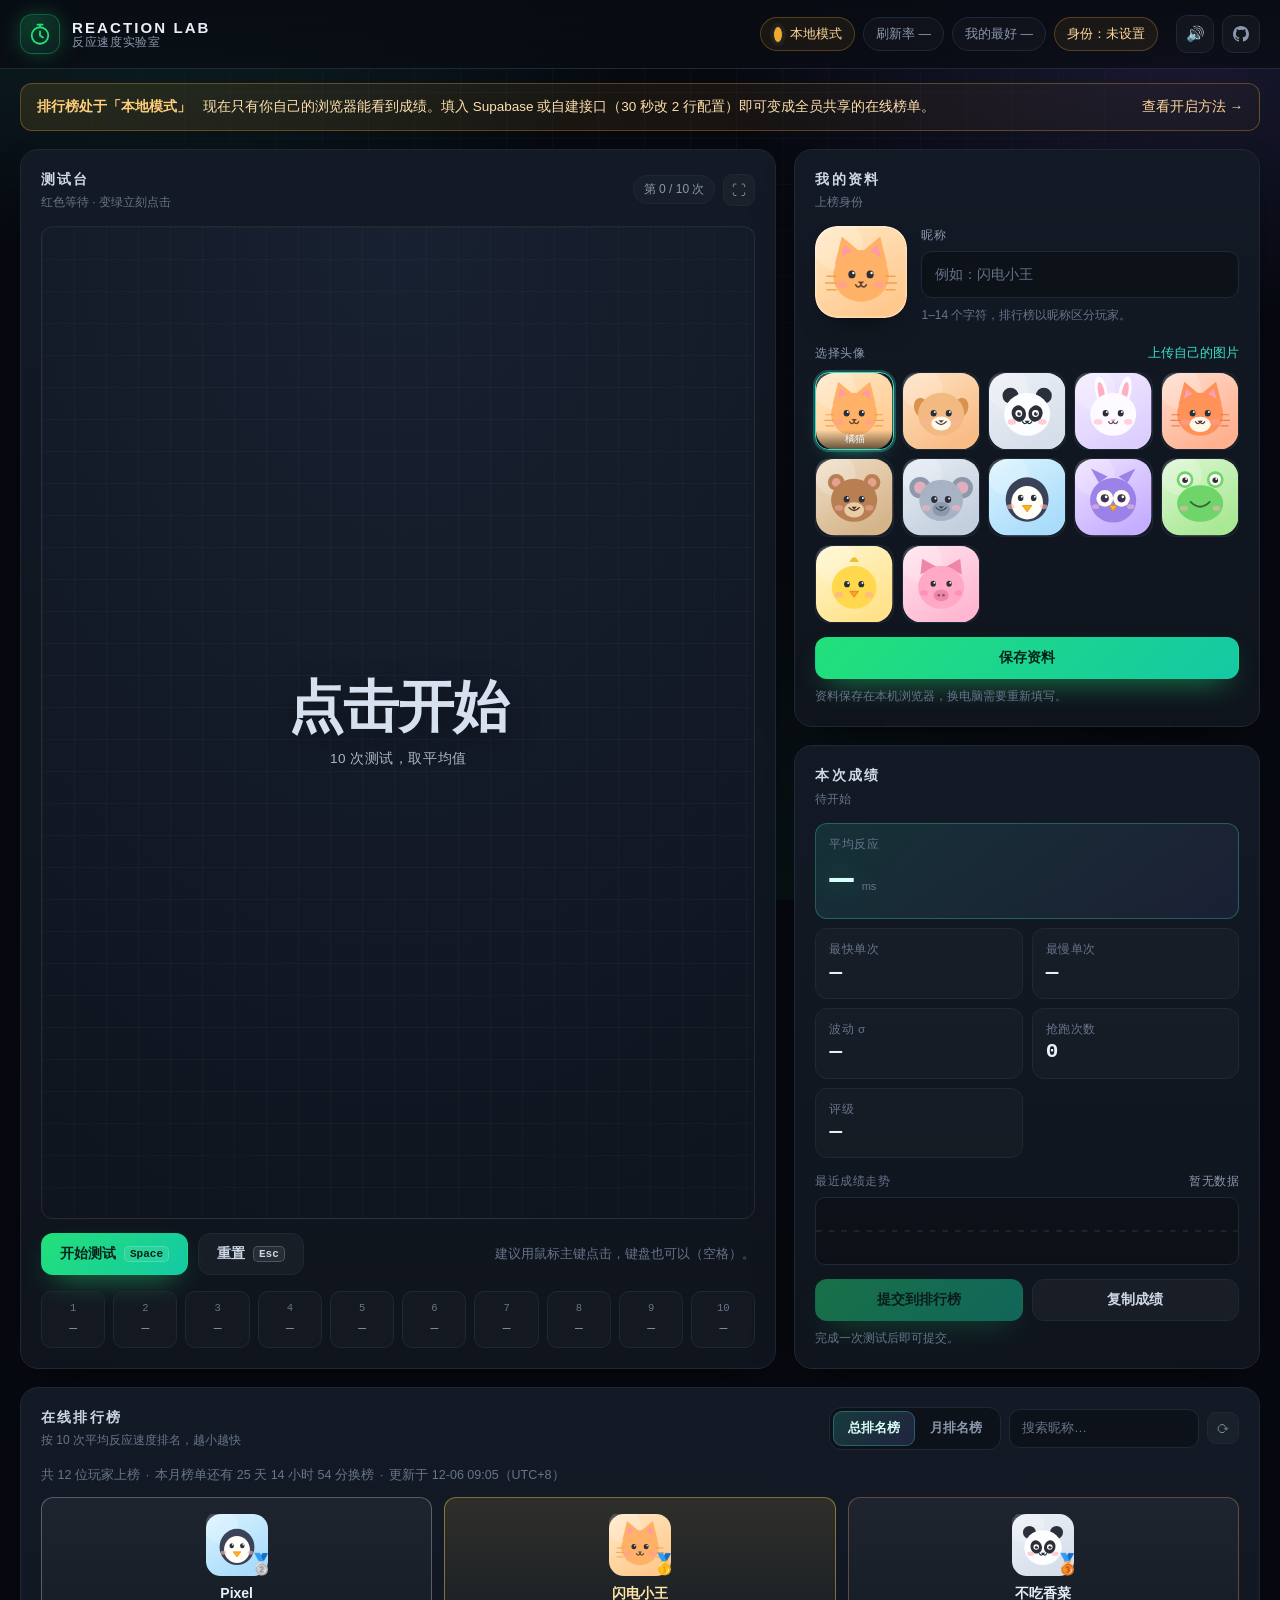
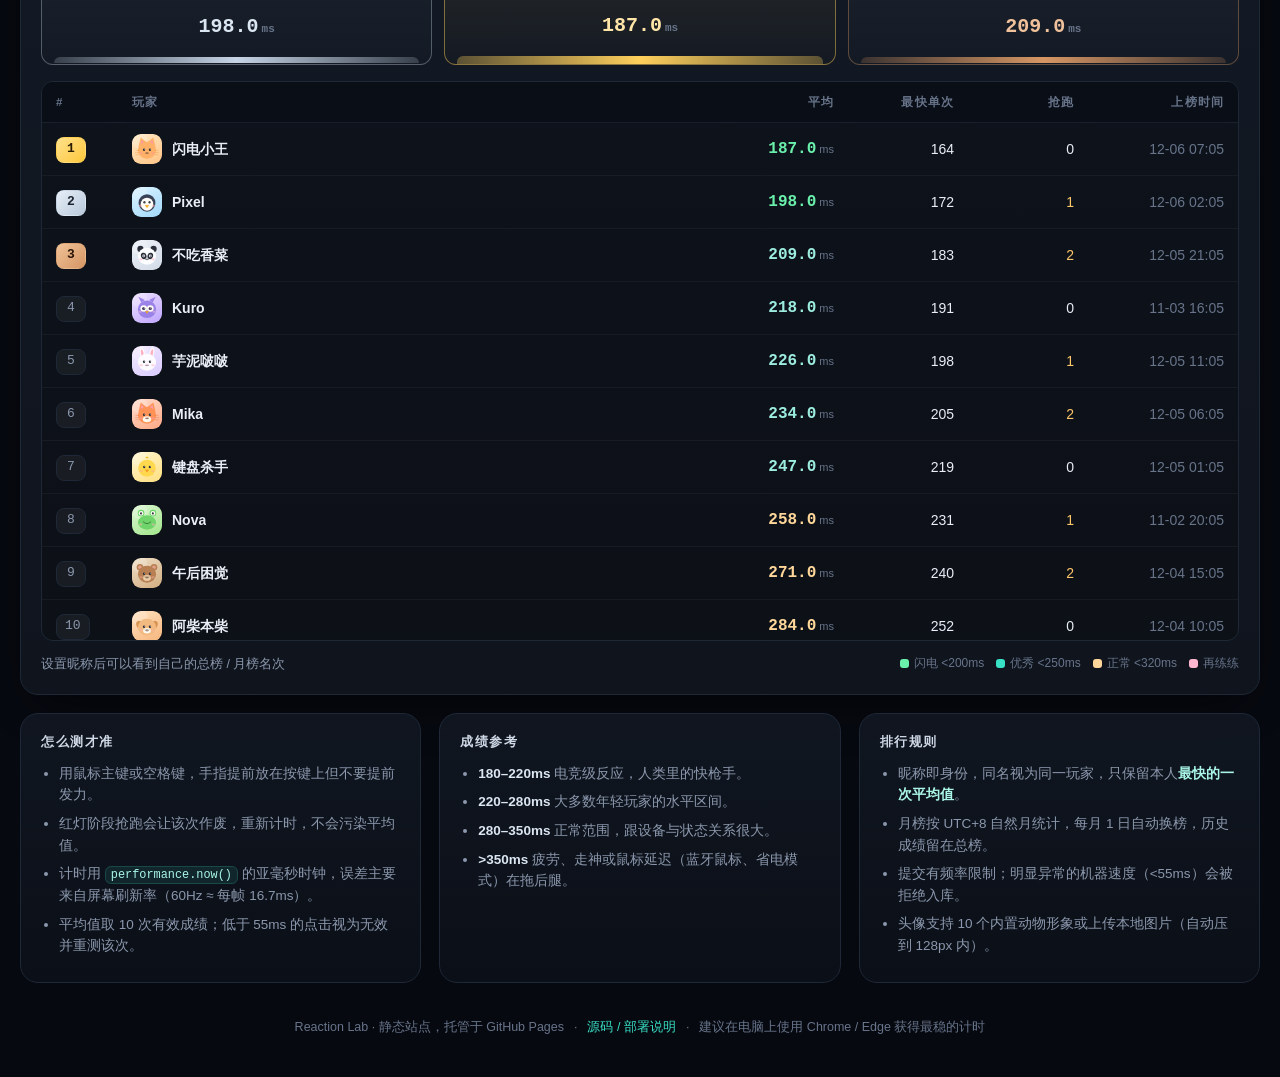
==== index.html @ 9d867919 "feat: Reaction Lab 反应速度测试 + 在线排行榜（总榜/月榜） - 纯静态站点，零构建，直接跑在 GitHub Pages - 测试引擎：performance.now + 变绿帧校" ====
<!doctype html>
<html lang="zh-CN">
<head>
<meta charset="utf-8" />
<meta name="viewport" content="width=device-width, initial-scale=1" />
<title>反应速度实验室 Reaction Lab · 在线反应速度测试与排行榜</title>
<meta name="description" content="屏幕变绿立刻点击，10 次取平均，毫秒计。总排行榜与月排行榜、自定义昵称与可爱动物头像，纯电脑端体验。" />
<meta name="color-scheme" content="dark" />
<meta name="theme-color" content="#080a0f" />
<meta property="og:type" content="website" />
<meta property="og:title" content="反应速度实验室 · Reaction Lab" />
<meta property="og:description" content="10 次点击取平均的毫秒级反应速度测试，附带总榜 / 月榜在线排行榜。" />
<link rel="icon" href="assets/favicon.svg" />
<link rel="stylesheet" href="assets/css/style.css" />
</head>
<body>
<div class="bg" aria-hidden="true"></div>

<header class="topbar">
  <div class="brand">
    <span class="brand-mark" aria-hidden="true">
      <svg viewBox="0 0 32 32" fill="none">
        <circle cx="16" cy="18" r="11" stroke="currentColor" stroke-width="2.4"/>
        <path d="M16 12.5V18l4 2.6" stroke="currentColor" stroke-width="2.4" stroke-linecap="round"/>
        <path d="M12.6 3.6h6.8" stroke="currentColor" stroke-width="2.4" stroke-linecap="round"/>
        <path d="M16 3.6v3" stroke="currentColor" stroke-width="2.4" stroke-linecap="round"/>
      </svg>
    </span>
    <span class="brand-text">
      <strong>REACTION LAB</strong>
      <em>反应速度实验室</em>
    </span>
  </div>

  <div class="top-stats">
    <span class="chip" id="chipBackend" title="排行榜数据来源"><i class="dot"></i><span id="chipBackendText">载入中…</span></span>
    <span class="chip" id="chipRefresh" title="显示器刷新率决定计时颗粒度，越高的屏幕越精细">刷新率 —</span>
    <span class="chip" id="chipBest" title="自己最快的一次平均成绩">我的最好 —</span>
    <span class="chip" id="chipIdentity" title="排行榜中的身份由昵称决定，同名视为同一位玩家">身份：未设置</span>
  </div>

  <div class="top-actions">
    <button class="icon-btn" id="btnSound" type="button" title="提示音开关" aria-pressed="true">🔊</button>
    <a class="icon-btn" id="linkRepo" href="https://github.com/ArsTian7/reflex-lab" target="_blank" rel="noopener" title="GitHub 仓库">
      <svg viewBox="0 0 16 16" width="16" height="16" fill="currentColor" aria-hidden="true">
        <path d="M8 0C3.58 0 0 3.58 0 8c0 3.54 2.29 6.53 5.47 7.59.4.07.55-.17.55-.38 0-.19-.01-.82-.01-1.49-2.01.37-2.53-.49-2.69-.94-.09-.23-.48-.94-.82-1.13-.28-.15-.68-.52-.01-.53.63-.01 1.08.58 1.23.82.72 1.21 1.87.87 2.33.66.07-.52.28-.87.51-1.07-1.78-.2-3.64-.89-3.64-3.95 0-.87.31-1.59.82-2.15-.08-.2-.36-1.02.08-2.12 0 0 .67-.21 2.2.82a7.4 7.4 0 0 1 2-.27c.68 0 1.36.09 2 .27 1.53-1.04 2.2-.82 2.2-.82.44 1.1.16 1.92.08 2.12.51.56.82 1.27.82 2.15 0 3.07-1.87 3.75-3.65 3.95.29.25.54.73.54 1.48 0 1.07-.01 1.93-.01 2.2 0 .21.15.46.55.38A7.99 7.99 0 0 0 16 8c0-4.42-3.58-8-8-8Z"/>
      </svg>
    </a>
  </div>
</header>

<div class="banner" id="offlineBanner" hidden>
  <strong>排行榜处于「本地模式」</strong>
  <span>现在只有你自己的浏览器能看到成绩。填入 Supabase 或自建接口（30 秒改 2 行配置）即可变成全员共享的在线榜单。</span>
  <a href="https://github.com/ArsTian7/reflex-lab#3-开启在线排行榜" target="_blank" rel="noopener">查看开启方法 →</a>
</div>

<main class="layout">

  <!-- ============ 测试台 ============ -->
  <section class="panel panel-stage">
    <div class="panel-head">
      <h2>测试台<span class="sub">红色等待 · 变绿立刻点击</span></h2>
      <div class="head-tools">
        <span class="chip chip-sm" id="chipTrial">第 0 / 10 次</span>
        <button class="icon-btn icon-btn-sm" id="btnFullscreen" type="button" title="全屏测试台（Esc 退出）">⛶</button>
      </div>
    </div>

    <div class="stage" id="stage" tabindex="0" role="button" aria-live="polite" aria-label="反应测试区域，点击开始">
      <div class="stage-grid" aria-hidden="true"></div>
      <div class="stage-content">
        <div class="stage-hint" id="stageHint">点击开始</div>
        <div class="stage-sub" id="stageSub">10 次测试，取平均值</div>
      </div>
      <div class="stage-ripple" id="stageRipple" aria-hidden="true"></div>
      <div class="stage-tag" id="stageTag" hidden></div>
    </div>

    <div class="stage-actions">
      <button class="btn btn-primary" id="btnStart" type="button">开始测试 <kbd>Space</kbd></button>
      <button class="btn btn-ghost" id="btnReset" type="button">重置 <kbd>Esc</kbd></button>
      <span class="hint-inline" id="stageTip">建议用鼠标主键点击，键盘也可以（空格）。</span>
    </div>

    <ul class="trial-dots" id="trialDots" aria-label="单次成绩"></ul>
  </section>

  <!-- ============ 侧栏 ============ -->
  <aside class="side">
    <section class="panel">
      <div class="panel-head"><h2>我的资料<span class="sub">上榜身份</span></h2></div>

      <div class="profile-row">
        <div class="avatar-preview" id="avatarPreview" aria-hidden="true"></div>
        <div class="profile-fields">
          <label class="field">
            <span>昵称</span>
            <input id="nameInput" type="text" maxlength="14" placeholder="例如：闪电小王" autocomplete="off" spellcheck="false" />
          </label>
          <div class="field-note" id="nameNote">1–14 个字符，排行榜以昵称区分玩家。</div>
        </div>
      </div>

      <div class="avatar-head">
        <span>选择头像</span>
        <button class="link-btn" id="btnUpload" type="button">上传自己的图片</button>
      </div>
      <div class="avatar-grid" id="avatarGrid"></div>
      <input id="fileInput" type="file" accept="image/png,image/jpeg,image/webp,image/gif" hidden />

      <button class="btn btn-wide btn-primary" id="btnSaveProfile" type="button">保存资料</button>
      <div class="field-note" id="profileState">资料保存在本机浏览器，换电脑需要重新填写。</div>
    </section>

    <section class="panel">
      <div class="panel-head"><h2>本次成绩<span class="sub" id="runLabel">待开始</span></h2></div>
      <div class="stat-grid">
        <div class="stat stat-hero">
          <span class="stat-k">平均反应</span>
          <strong class="stat-v" id="statAvg">—</strong>
          <span class="stat-u">ms</span>
        </div>
        <div class="stat">
          <span class="stat-k">最快单次</span>
          <strong class="stat-v" id="statBest">—</strong>
        </div>
        <div class="stat">
          <span class="stat-k">最慢单次</span>
          <strong class="stat-v" id="statWorst">—</strong>
        </div>
        <div class="stat">
          <span class="stat-k">波动 σ</span>
          <strong class="stat-v" id="statSd">—</strong>
        </div>
        <div class="stat">
          <span class="stat-k">抢跑次数</span>
          <strong class="stat-v" id="statEarly">0</strong>
        </div>
        <div class="stat">
          <span class="stat-k">评级</span>
          <strong class="stat-v stat-grade" id="statGrade">—</strong>
        </div>
      </div>

      <div class="spark">
        <div class="spark-head"><span>最近成绩走势</span><em id="sparkMeta">暂无数据</em></div>
        <svg class="spark-svg" id="sparkline" viewBox="0 0 300 64" preserveAspectRatio="none" aria-hidden="true"></svg>
      </div>

      <div class="submit-row">
        <button class="btn btn-primary" id="btnSubmit" type="button" disabled>提交到排行榜</button>
        <button class="btn btn-ghost" id="btnShare" type="button">复制成绩</button>
      </div>
      <div class="field-note" id="submitState">完成一次测试后即可提交。</div>
    </section>
  </aside>

  <!-- ============ 排行榜 ============ -->
  <section class="panel panel-board">
    <div class="panel-head">
      <h2>在线排行榜<span class="sub" id="boardSub">按 10 次平均反应速度排名，越小越快</span></h2>
      <div class="head-tools">
        <div class="tabs" role="tablist">
          <button class="tab is-active" id="tabAll" role="tab" aria-selected="true" type="button">总排名榜</button>
          <button class="tab" id="tabMonth" role="tab" aria-selected="false" type="button">月排名榜</button>
        </div>
        <input class="search" id="boardSearch" type="search" placeholder="搜索昵称…" autocomplete="off" />
        <button class="icon-btn icon-btn-sm" id="btnRefresh" type="button" title="刷新榜单">⟳</button>
      </div>
    </div>

    <div class="board-meta">
      <span id="boardCount">—</span>
      <span class="sep">·</span>
      <span id="monthCountdown">—</span>
      <span class="sep">·</span>
      <span id="boardUpdated">—</span>
    </div>

    <div class="podium" id="podium" hidden></div>

    <div class="table-wrap">
      <table class="board">
        <thead>
          <tr>
            <th class="c-rank">#</th>
            <th class="c-player">玩家</th>
            <th class="c-num">平均</th>
            <th class="c-num">最快单次</th>
            <th class="c-num">抢跑</th>
            <th class="c-time">上榜时间</th>
          </tr>
        </thead>
        <tbody id="boardBody"></tbody>
      </table>
      <div class="empty" id="boardEmpty" hidden>
        <div class="empty-emoji">🐾</div>
        <p>榜单还空着，来当第一个上榜的人吧。</p>
      </div>
    </div>

    <div class="board-foot">
      <div class="my-ranks" id="myRanks"></div>
      <div class="legend">
        <span><i class="lg lg-great"></i>闪电 &lt;200ms</span>
        <span><i class="lg lg-good"></i>优秀 &lt;250ms</span>
        <span><i class="lg lg-mid"></i>正常 &lt;320ms</span>
        <span><i class="lg lg-slow"></i>再练练</span>
      </div>
    </div>
  </section>

  <!-- ============ 说明 ============ -->
  <section class="notes">
    <article class="note">
      <h3>怎么测才准</h3>
      <ul>
        <li>用鼠标主键或空格键，手指提前放在按键上但不要提前发力。</li>
        <li>红灯阶段抢跑会让该次作废，重新计时，不会污染平均值。</li>
        <li>计时用 <code>performance.now()</code> 的亚毫秒时钟，误差主要来自屏幕刷新率（60Hz ≈ 每帧 16.7ms）。</li>
        <li>平均值取 10 次有效成绩；低于 55ms 的点击视为无效并重测该次。</li>
      </ul>
    </article>
    <article class="note">
      <h3>成绩参考</h3>
      <ul>
        <li><b>180–220ms</b> 电竞级反应，人类里的快枪手。</li>
        <li><b>220–280ms</b> 大多数年轻玩家的水平区间。</li>
        <li><b>280–350ms</b> 正常范围，跟设备与状态关系很大。</li>
        <li><b>&gt;350ms</b> 疲劳、走神或鼠标延迟（蓝牙鼠标、省电模式）在拖后腿。</li>
      </ul>
    </article>
    <article class="note">
      <h3>排行规则</h3>
      <ul>
        <li>昵称即身份，同名视为同一玩家，只保留本人<strong>最快的一次平均值</strong>。</li>
        <li>月榜按 UTC+8 自然月统计，每月 1 日自动换榜，历史成绩留在总榜。</li>
        <li>提交有频率限制；明显异常的机器速度（&lt;55ms）会被拒绝入库。</li>
        <li>头像支持 10 个内置动物形象或上传本地图片（自动压到 128px 内）。</li>
      </ul>
    </article>
  </section>
</main>

<footer class="footer">
  <span>Reaction Lab · 静态站点，托管于 GitHub Pages</span>
  <span class="sep">·</span>
  <a href="https://github.com/ArsTian7/reflex-lab" target="_blank" rel="noopener">源码 / 部署说明</a>
  <span class="sep">·</span>
  <span>建议在电脑上使用 Chrome / Edge 获得最稳的计时</span>
</footer>

<div class="mobile-block" id="mobileBlock">
  <div class="mb-card">
    <div class="mb-emoji">🖥️</div>
    <h3>请在电脑上打开</h3>
    <p>反应速度测试依赖鼠标与键盘的精确输入，这个页面只面向桌面端设计。请用电脑浏览器访问本页。</p>
    <button class="btn btn-ghost" id="btnIgnoreMobile" type="button">仍要继续</button>
  </div>
</div>

<div class="toasts" id="toasts" aria-live="polite"></div>

<script src="assets/js/config.js"></script>
<script src="assets/js/avatars.js"></script>
<script src="assets/js/store.js"></script>
<script src="assets/js/test.js"></script>
<script src="assets/js/leaderboard.js"></script>
<script src="assets/js/ui.js"></script>
<script src="assets/js/app.js"></script>
</body>
</html>
---- assets/css/style.css ----
/* =====================================================================
 *  Reaction Lab · 样式
 *  暗色霓虹仪表盘风格，桌面优先（≥900px 体验最佳）
 * ===================================================================== */

:root {
  --bg: #070910;
  --bg-2: #0b0f17;
  --panel: #0f141d;
  --panel-2: #131a25;
  --line: #1e2836;
  --line-soft: rgba(255, 255, 255, .06);
  --text: #e9eef7;
  --dim: #8b98ad;
  --dim-2: #67748a;

  --green: #22e07a;
  --green-deep: #0fae6a;
  --red: #ef4444;
  --red-deep: #c81f2a;
  --amber: #f0a92a;
  --cyan: #38e1c6;
  --violet: #8b7bff;
  --pink: #ff7ba5;

  --radius: 18px;
  --radius-sm: 12px;
  --shadow: 0 18px 44px -22px rgba(0, 0, 0, .9);
  --mono: 'JetBrains Mono', 'SFMono-Regular', 'Cascadia Mono', Consolas, 'Liberation Mono', monospace;
  --sans: 'Inter', -apple-system, BlinkMacSystemFont, 'Segoe UI', 'PingFang SC', 'Hiragino Sans GB',
    'Microsoft YaHei', 'Noto Sans SC', sans-serif;
}

* { box-sizing: border-box; }

html, body { height: 100%; }

body {
  margin: 0;
  background: var(--bg);
  color: var(--text);
  font-family: var(--sans);
  font-size: 15px;
  line-height: 1.6;
  -webkit-font-smoothing: antialiased;
  overflow-x: hidden;
}

body.is-fs { overflow: hidden; }

/* 背景光晕 + 网格 */
.bg {
  position: fixed;
  inset: 0;
  z-index: 0;
  pointer-events: none;
  background:
    radial-gradient(760px 460px at 12% -6%, rgba(56, 225, 198, .13), transparent 70%),
    radial-gradient(680px 420px at 92% 4%, rgba(139, 123, 255, .14), transparent 70%),
    radial-gradient(900px 620px at 50% 108%, rgba(34, 224, 122, .07), transparent 70%);
}
.bg::after {
  content: '';
  position: absolute;
  inset: 0;
  background-image:
    linear-gradient(rgba(255, 255, 255, .028) 1px, transparent 1px),
    linear-gradient(90deg, rgba(255, 255, 255, .028) 1px, transparent 1px);
  background-size: 46px 46px;
  mask-image: radial-gradient(1000px 700px at 50% 0%, #000 20%, transparent 85%);
}

a { color: var(--cyan); text-decoration: none; }
a:hover { text-decoration: underline; }

code {
  font-family: var(--mono);
  font-size: .88em;
  background: rgba(56, 225, 198, .1);
  border: 1px solid rgba(56, 225, 198, .18);
  padding: 1px 5px;
  border-radius: 6px;
  color: #a9f6e6;
}

kbd {
  font-family: var(--mono);
  font-size: 11px;
  padding: 1px 5px;
  border-radius: 5px;
  border: 1px solid rgba(255, 255, 255, .18);
  background: rgba(255, 255, 255, .07);
  color: inherit;
}

.dim { color: var(--dim); }
.sep { color: var(--dim-2); margin: 0 6px; }

/* ================= 顶栏 ================= */
.topbar {
  position: relative;
  z-index: 3;
  display: flex;
  align-items: center;
  gap: 18px;
  padding: 16px 30px;
  border-bottom: 1px solid var(--line);
  background: linear-gradient(180deg, rgba(9, 12, 19, .96), rgba(9, 12, 19, .72));
  backdrop-filter: blur(14px);
}

.brand { display: flex; align-items: center; gap: 12px; }
.brand-mark {
  display: grid;
  place-items: center;
  width: 40px; height: 40px;
  border-radius: 12px;
  color: var(--green);
  background: radial-gradient(120% 120% at 30% 20%, rgba(34, 224, 122, .22), rgba(56, 225, 198, .06));
  border: 1px solid rgba(34, 224, 122, .3);
  box-shadow: 0 0 24px -6px rgba(34, 224, 122, .5);
}
.brand-mark svg { width: 24px; height: 24px; }
.brand-text { display: flex; flex-direction: column; line-height: 1.15; }
.brand-text strong { font-size: 15px; letter-spacing: .14em; }
.brand-text em { font-style: normal; font-size: 11.5px; color: var(--dim); letter-spacing: .06em; }

.top-stats { display: flex; gap: 8px; margin-left: auto; flex-wrap: wrap; }

.chip {
  display: inline-flex;
  align-items: center;
  gap: 7px;
  padding: 6px 12px;
  border-radius: 999px;
  border: 1px solid var(--line);
  background: rgba(255, 255, 255, .025);
  color: var(--dim);
  font-size: 12.5px;
  white-space: nowrap;
}
.chip .dot {
  width: 7px; height: 7px; border-radius: 50%;
  background: var(--dim-2);
  box-shadow: 0 0 0 3px rgba(255, 255, 255, .04);
}
.chip.is-online { color: #9ff3cd; border-color: rgba(34, 224, 122, .3); background: rgba(34, 224, 122, .08); }
.chip.is-online .dot { background: var(--green); box-shadow: 0 0 10px var(--green); animation: pulse-dot 2.4s infinite; }
.chip.is-local { color: #ffd79a; border-color: rgba(240, 169, 42, .28); background: rgba(240, 169, 42, .07); }
.chip.is-local .dot { background: var(--amber); }
.chip-sm { padding: 4px 10px; font-size: 12px; }

@keyframes pulse-dot {
  0%, 100% { opacity: 1; }
  50% { opacity: .35; }
}

.top-actions { display: flex; gap: 8px; }
.icon-btn {
  display: grid;
  place-items: center;
  width: 38px; height: 38px;
  border-radius: 11px;
  border: 1px solid var(--line);
  background: rgba(255, 255, 255, .03);
  color: var(--dim);
  font-size: 15px;
  cursor: pointer;
  transition: all .18s ease;
  text-decoration: none;
}
.icon-btn:hover { color: var(--text); border-color: rgba(56, 225, 198, .4); background: rgba(56, 225, 198, .08); text-decoration: none; }
.icon-btn-sm { width: 32px; height: 32px; border-radius: 9px; font-size: 14px; }
.icon-btn.spin { animation: spin .8s linear infinite; }
@keyframes spin { to { transform: rotate(360deg); } }

/* ================= 提示横幅 ================= */
.banner {
  position: relative;
  z-index: 2;
  display: flex;
  align-items: center;
  gap: 12px;
  flex-wrap: wrap;
  margin: 16px 30px 0;
  padding: 12px 16px;
  border-radius: var(--radius-sm);
  border: 1px solid rgba(240, 169, 42, .32);
  background: linear-gradient(90deg, rgba(240, 169, 42, .12), rgba(240, 169, 42, .03));
  color: #ffe0ae;
  font-size: 13.5px;
}
.banner strong { color: #ffcf7a; }
.banner a { color: #ffd79a; margin-left: auto; white-space: nowrap; }

/* ================= 栅格 ================= */
.layout {
  position: relative;
  z-index: 1;
  display: grid;
  gap: 18px;
  padding: 20px 30px 8px;
  max-width: 1560px;
  margin: 0 auto;
  grid-template-columns: minmax(0, 1.5fr) minmax(340px, .82fr);
  grid-template-areas:
    'stage side'
    'board board'
    'notes notes';
  align-items: start;
}
.panel-stage { grid-area: stage; align-self: stretch; display: flex; flex-direction: column; }
.side { grid-area: side; display: grid; gap: 18px; }
.panel-board { grid-area: board; }
.notes { grid-area: notes; }

.panel {
  border: 1px solid var(--line);
  border-radius: var(--radius);
  background: linear-gradient(180deg, var(--panel-2), var(--panel));
  box-shadow: var(--shadow);
  padding: 18px 20px 20px;
  min-width: 0;
}

.panel-head {
  display: flex;
  align-items: center;
  gap: 12px;
  margin-bottom: 14px;
  flex-wrap: wrap;
}
.panel-head h2 {
  margin: 0;
  font-size: 14px;
  letter-spacing: .16em;
  text-transform: uppercase;
  color: #cfd8e6;
  font-weight: 600;
}
.panel-head h2 .sub {
  display: block;
  margin-top: 3px;
  font-size: 12px;
  letter-spacing: 0;
  text-transform: none;
  color: var(--dim-2);
  font-weight: 400;
}
.head-tools { display: flex; align-items: center; gap: 8px; margin-left: auto; flex-wrap: wrap; }

/* ================= 测试台 ================= */
.stage {
  position: relative;
  flex: 1 1 auto;
  min-height: clamp(300px, 42vh, 420px);
  border-radius: var(--radius-sm);
  display: grid;
  place-items: center;
  overflow: hidden;
  cursor: pointer;
  user-select: none;
  outline: none;
  border: 1px solid rgba(255, 255, 255, .08);
  /* 变色必须瞬时完成，任何过渡都会污染计时 */
  transition: border-color .2s ease, box-shadow .2s ease;
  background: #111722;
}
.stage:focus-visible { box-shadow: 0 0 0 3px rgba(56, 225, 198, .35); }

.stage-grid {
  position: absolute;
  inset: 0;
  background-image:
    linear-gradient(rgba(255, 255, 255, .05) 1px, transparent 1px),
    linear-gradient(90deg, rgba(255, 255, 255, .05) 1px, transparent 1px);
  background-size: 32px 32px;
  opacity: .5;
  transition: opacity .18s ease;
}
.stage-content { position: relative; text-align: center; padding: 0 24px; }
.stage-hint {
  font-size: clamp(34px, 4.4vw, 62px);
  font-weight: 700;
  letter-spacing: -.02em;
  line-height: 1.1;
  text-shadow: 0 8px 30px rgba(0, 0, 0, .35);
}
.stage-sub {
  margin-top: 10px;
  font-size: 13.5px;
  letter-spacing: .04em;
  opacity: .78;
}
.stage-ripple {
  position: absolute;
  width: 40px; height: 40px;
  left: 50%; top: 50%;
  margin: -20px 0 0 -20px;
  border-radius: 50%;
  background: rgba(255, 255, 255, .45);
  opacity: 0;
  pointer-events: none;
}
.stage-ripple.fire { animation: ripple 620ms ease-out; }
@keyframes ripple {
  0% { opacity: .5; transform: scale(1); }
  100% { opacity: 0; transform: scale(22); }
}
.stage-tag {
  position: absolute;
  top: 14px; right: 16px;
  padding: 4px 11px;
  border-radius: 999px;
  font-size: 12px;
  background: rgba(255, 255, 255, .1);
  border: 1px solid rgba(255, 255, 255, .18);
}

.stage.state-idle { background: radial-gradient(120% 120% at 50% 0%, #182131, #0e131c); color: #d7e0ee; }

.stage.state-ready {
  background: linear-gradient(160deg, #f0524f, var(--red-deep));
  border-color: rgba(255, 255, 255, .22);
  color: #fff;
  animation: breathe 2.6s ease-in-out infinite;
}
.stage.state-ready .stage-grid { opacity: .18; }
@keyframes breathe {
  0%, 100% { box-shadow: 0 0 0 0 rgba(239, 68, 68, .35), inset 0 0 90px rgba(0, 0, 0, .18); }
  50% { box-shadow: 0 0 0 14px rgba(239, 68, 68, 0), inset 0 0 120px rgba(0, 0, 0, .26); }
}

.stage.state-go {
  background: linear-gradient(160deg, #2ff08a, var(--green-deep));
  border-color: rgba(255, 255, 255, .4);
  color: #05231a;
  box-shadow: 0 0 70px -12px rgba(34, 224, 122, .75);
}
.stage.state-go .stage-grid { opacity: 0; }

.stage.state-early,
.stage.state-invalid {
  background: linear-gradient(160deg, #f7bd4d, #d98a12);
  border-color: rgba(255, 255, 255, .3);
  color: #2a1c02;
}
.stage.state-early .stage-grid,
.stage.state-invalid .stage-grid { opacity: .22; }

.stage.state-trialDone {
  background: radial-gradient(120% 120% at 50% 0%, #14212a, #0d1319);
  border-color: rgba(56, 225, 198, .34);
  color: #d9fff5;
}
.stage.state-trialDone .stage-hint { font-family: var(--mono); color: var(--cyan); }

.stage.state-done {
  background: radial-gradient(120% 120% at 50% 0%, #1b1733, #100d1e);
  border-color: rgba(139, 123, 255, .4);
  color: #e7e2ff;
}
.stage.state-done .stage-grid { opacity: .22; }

.stage-actions {
  display: flex;
  align-items: center;
  gap: 10px;
  margin-top: 14px;
  flex-wrap: wrap;
}
.hint-inline { font-size: 12.5px; color: var(--dim-2); margin-left: auto; }

/* 按钮 */
.btn {
  display: inline-flex;
  align-items: center;
  justify-content: center;
  gap: 8px;
  padding: 11px 18px;
  border-radius: 12px;
  border: 1px solid transparent;
  font-family: inherit;
  font-size: 14px;
  font-weight: 600;
  cursor: pointer;
  transition: transform .14s ease, box-shadow .2s ease, background .2s ease, border-color .2s ease;
  white-space: nowrap;
}
.btn:disabled { opacity: .45; cursor: not-allowed; transform: none !important; }
.btn-primary {
  background: linear-gradient(135deg, var(--green), #14c9a4);
  color: #05231a;
  box-shadow: 0 12px 30px -14px rgba(34, 224, 122, .9);
}
.btn-primary:hover:not(:disabled) { transform: translateY(-1px); box-shadow: 0 16px 34px -12px rgba(34, 224, 122, .95); }
.btn-ghost {
  background: rgba(255, 255, 255, .04);
  border-color: var(--line);
  color: #cdd7e5;
}
.btn-ghost:hover:not(:disabled) { border-color: rgba(56, 225, 198, .42); background: rgba(56, 225, 198, .08); }
.btn-wide { width: 100%; margin-top: 14px; }

.link-btn {
  background: none;
  border: 0;
  color: var(--cyan);
  font: inherit;
  font-size: 12.5px;
  cursor: pointer;
  padding: 0;
}
.link-btn:hover { text-decoration: underline; }

/* 10 次成绩格子 */
.trial-dots {
  list-style: none;
  display: grid;
  grid-template-columns: repeat(10, 1fr);
  gap: 8px;
  margin: 16px 0 0;
  padding: 0;
}
.dot {
  position: relative;
  display: grid;
  gap: 2px;
  place-items: center;
  padding: 8px 4px 7px;
  border-radius: 10px;
  border: 1px solid var(--line);
  background: rgba(255, 255, 255, .02);
  transition: all .2s ease;
}
.dot-i { font-size: 10.5px; color: var(--dim-2); font-family: var(--mono); }
.dot-v { font-family: var(--mono); font-size: 13px; color: var(--dim); }
.dot.is-done { border-color: rgba(56, 225, 198, .35); background: rgba(56, 225, 198, .07); }
.dot.is-done .dot-v { color: var(--text); font-weight: 600; }
.dot.is-done.g-great { border-color: rgba(34, 224, 122, .5); background: rgba(34, 224, 122, .12); }
.dot.is-done.g-great .dot-v { color: #7cf5b4; }
.dot.is-done.g-good { border-color: rgba(56, 225, 198, .45); background: rgba(56, 225, 198, .1); }
.dot.is-done.g-good .dot-v { color: #a6f0e4; }
.dot.is-done.g-mid { border-color: rgba(240, 169, 42, .45); background: rgba(240, 169, 42, .1); }
.dot.is-done.g-mid .dot-v { color: #ffd79a; }
.dot.is-done.g-slow { border-color: rgba(255, 123, 165, .45); background: rgba(255, 123, 165, .1); }
.dot.is-done.g-slow .dot-v { color: #ffb7cf; }
.dot.is-current { border-color: rgba(255, 255, 255, .4); background: rgba(255, 255, 255, .06); animation: dotPulse 1.4s ease-in-out infinite; }
.dot.is-current .dot-i { color: var(--text); }
@keyframes dotPulse {
  0%, 100% { box-shadow: 0 0 0 0 rgba(255, 255, 255, .25); }
  50% { box-shadow: 0 0 0 5px rgba(255, 255, 255, 0); }
}

/* ================= 资料卡 ================= */
.profile-row { display: flex; gap: 14px; align-items: flex-start; }
.avatar-preview {
  width: 92px; height: 92px;
  flex: 0 0 92px;
  border-radius: 22px;
  overflow: hidden;
  box-shadow: 0 14px 30px -18px rgba(0, 0, 0, .95);
}
.avatar-preview svg, .avatar-preview img,
.av svg, .mini-av svg, .mini-av img, .pod-av svg, .pod-av img {
  display: block;
  width: 100%;
  height: 100%;
  object-fit: cover;
}
.profile-fields { flex: 1; min-width: 0; }

.field { display: block; }
.field > span { display: block; font-size: 12px; color: var(--dim); margin-bottom: 6px; letter-spacing: .04em; }
.field input, .search {
  width: 100%;
  padding: 11px 13px;
  border-radius: 11px;
  border: 1px solid var(--line);
  background: rgba(0, 0, 0, .3);
  color: var(--text);
  font: inherit;
  font-size: 14px;
  outline: none;
  transition: border-color .18s ease, box-shadow .18s ease;
}
.field input:focus, .search:focus { border-color: rgba(56, 225, 198, .55); box-shadow: 0 0 0 3px rgba(56, 225, 198, .13); }
.field input::placeholder, .search::placeholder { color: var(--dim-2); }
.field-note { margin-top: 8px; font-size: 12px; color: var(--dim-2); }
.field-note.state-ok { color: #93f0c6; }
.field-note.state-warn { color: #ffd79a; }
.field-note.state-error { color: #ff9d9d; }

.shake { animation: shake .5s ease; }
@keyframes shake {
  0%, 100% { transform: translateX(0); }
  20% { transform: translateX(-6px); }
  40% { transform: translateX(5px); }
  60% { transform: translateX(-3px); }
  80% { transform: translateX(2px); }
}

.avatar-head {
  display: flex;
  align-items: baseline;
  justify-content: space-between;
  margin: 18px 0 9px;
  font-size: 12px;
  color: var(--dim);
  letter-spacing: .04em;
}
.avatar-grid {
  display: grid;
  grid-template-columns: repeat(6, 1fr);
  gap: 8px;
}
.av {
  position: relative;
  padding: 0;
  border: 1px solid var(--line);
  border-radius: 14px;
  background: rgba(255, 255, 255, .02);
  cursor: pointer;
  overflow: hidden;
  transition: transform .16s ease, border-color .16s ease, box-shadow .16s ease;
  aspect-ratio: 1 / 1;
}
.av:hover { transform: translateY(-2px); border-color: rgba(255, 255, 255, .28); }
.av.is-active { border-color: var(--cyan); box-shadow: 0 0 0 2px rgba(56, 225, 198, .28), 0 10px 22px -14px rgba(56, 225, 198, .8); }
.av-name {
  position: absolute;
  left: 0; right: 0; bottom: 0;
  font-size: 10px;
  text-align: center;
  padding: 2px 0 3px;
  color: #eaf6ff;
  background: linear-gradient(180deg, transparent, rgba(0, 0, 0, .6));
  opacity: 0;
  transition: opacity .16s ease;
}
.av:hover .av-name, .av.is-active .av-name { opacity: 1; }

/* ================= 成绩统计 ================= */
.stat-grid {
  display: grid;
  grid-template-columns: 1fr 1fr;
  gap: 9px;
}
.stat {
  padding: 11px 13px;
  border-radius: var(--radius-sm);
  border: 1px solid var(--line);
  background: rgba(255, 255, 255, .02);
  min-width: 0;
}
.stat-k { display: block; font-size: 11.5px; color: var(--dim-2); letter-spacing: .04em; }
.stat-v {
  display: inline-block;
  font-family: var(--mono);
  font-size: 21px;
  font-weight: 600;
  color: var(--text);
  line-height: 1.35;
}
.stat-u { font-size: 11px; color: var(--dim-2); margin-left: 4px; }
.stat-hero {
  grid-column: span 2;
  background: linear-gradient(135deg, rgba(56, 225, 198, .12), rgba(139, 123, 255, .08));
  border-color: rgba(56, 225, 198, .3);
}
.stat-hero .stat-v { font-size: 40px; color: #d6fff8; text-shadow: 0 0 30px rgba(56, 225, 198, .4); }
.stat-grade.g-great { color: #7cf5b4; }
.stat-grade.g-good { color: #a6f0e4; }
.stat-grade.g-mid { color: #ffd79a; }
.stat-grade.g-slow { color: #ffb7cf; }

.spark { margin-top: 14px; }
.spark-head {
  display: flex;
  justify-content: space-between;
  align-items: baseline;
  font-size: 11.5px;
  color: var(--dim-2);
  letter-spacing: .04em;
  margin-bottom: 6px;
}
.spark-head em { font-style: normal; color: var(--dim); }
.spark-svg {
  width: 100%;
  height: 68px;
  display: block;
  border-radius: 10px;
  border: 1px solid var(--line);
  background: rgba(0, 0, 0, .22);
}
.spark-txt { font-size: 9px; fill: rgba(255, 255, 255, .42); font-family: var(--mono); }

.submit-row { display: flex; gap: 9px; margin-top: 14px; }
.submit-row .btn { flex: 1; }

/* ================= 排行榜 ================= */
.tabs {
  display: inline-flex;
  padding: 3px;
  border-radius: 12px;
  border: 1px solid var(--line);
  background: rgba(0, 0, 0, .3);
}
.tab {
  padding: 7px 15px;
  border: 0;
  border-radius: 9px;
  background: none;
  color: var(--dim);
  font: inherit;
  font-size: 13px;
  font-weight: 600;
  cursor: pointer;
  transition: all .18s ease;
}
.tab:hover { color: var(--text); }
.tab.is-active {
  background: linear-gradient(135deg, rgba(56, 225, 198, .2), rgba(139, 123, 255, .16));
  color: #d9fff7;
  box-shadow: inset 0 0 0 1px rgba(56, 225, 198, .3);
}
.search { width: 190px; padding: 8px 12px; font-size: 13px; }

.board-meta {
  display: flex;
  align-items: center;
  flex-wrap: wrap;
  font-size: 12.5px;
  color: var(--dim-2);
  margin-bottom: 12px;
}

/* 领奖台 */
.podium {
  display: grid;
  grid-template-columns: repeat(3, 1fr);
  gap: 12px;
  margin-bottom: 16px;
}
.pod {
  position: relative;
  display: grid;
  justify-items: center;
  gap: 6px;
  padding: 16px 12px 0;
  border-radius: var(--radius-sm);
  border: 1px solid var(--line);
  background: linear-gradient(180deg, rgba(255, 255, 255, .05), rgba(255, 255, 255, .01));
  overflow: hidden;
}
.pod-av { position: relative; width: 62px; height: 62px; border-radius: 50%; }
.pod-medal { position: absolute; right: -6px; bottom: -4px; font-size: 20px; }
.pod-name { font-size: 14px; font-weight: 600; max-width: 100%; overflow: hidden; text-overflow: ellipsis; white-space: nowrap; }
.pod-ms { font-family: var(--mono); font-size: 20px; font-weight: 700; }
.pod-ms span { font-size: 11px; color: var(--dim-2); margin-left: 3px; }
.pod-bar { width: 100%; height: 6px; border-radius: 6px 6px 0 0; margin-top: 8px; }
.pod.gold { border-color: rgba(255, 208, 92, .45); background: linear-gradient(180deg, rgba(255, 208, 92, .12), rgba(255, 208, 92, .01)); }
.pod.gold .pod-ms, .pod.gold .pod-name { color: #ffe6a8; }
.pod.gold .pod-bar { background: linear-gradient(90deg, rgba(255, 208, 92, .3), #ffd05c, rgba(255, 208, 92, .3)); height: 8px; }
.pod.silver { border-color: rgba(198, 212, 230, .35); }
.pod.silver .pod-ms { color: #dbe6f3; }
.pod.silver .pod-bar { background: linear-gradient(90deg, rgba(198, 212, 230, .2), #c6d4e6, rgba(198, 212, 230, .2)); }
.pod.bronze { border-color: rgba(214, 150, 100, .38); }
.pod.bronze .pod-ms { color: #f0c19b; }
.pod.bronze .pod-bar { background: linear-gradient(90deg, rgba(214, 150, 100, .2), #d69664, rgba(214, 150, 100, .2)); }

/* 表格 */
.table-wrap {
  position: relative;
  border: 1px solid var(--line);
  border-radius: var(--radius-sm);
  overflow: hidden;
  background: rgba(0, 0, 0, .22);
  max-height: 560px;
  overflow-y: auto;
}
table.board { width: 100%; border-collapse: collapse; }
table.board thead th {
  position: sticky;
  top: 0;
  z-index: 1;
  padding: 11px 14px;
  text-align: left;
  font-size: 11.5px;
  letter-spacing: .1em;
  text-transform: uppercase;
  color: var(--dim-2);
  background: rgba(11, 15, 23, .96);
  backdrop-filter: blur(8px);
  border-bottom: 1px solid var(--line);
  white-space: nowrap;
}
table.board td {
  padding: 11px 14px;
  border-bottom: 1px solid rgba(255, 255, 255, .045);
  font-size: 14px;
  vertical-align: middle;
}
table.board tbody tr:hover { background: rgba(255, 255, 255, .028); }
table.board tbody tr.is-me {
  background: linear-gradient(90deg, rgba(56, 225, 198, .13), rgba(56, 225, 198, .02));
  box-shadow: inset 3px 0 0 var(--cyan);
}
.c-rank { width: 76px; }
.c-num { width: 120px; }
.c-time { width: 150px; color: var(--dim-2); font-size: 12.5px; }
.c-num, .c-time { text-align: right; }
table.board thead th.c-num, table.board thead th.c-time { text-align: right; }

.rank {
  display: inline-grid;
  place-items: center;
  min-width: 30px;
  height: 26px;
  padding: 0 8px;
  border-radius: 8px;
  font-family: var(--mono);
  font-size: 13px;
  color: var(--dim);
  background: rgba(255, 255, 255, .05);
  border: 1px solid var(--line);
}
.rank-1 { color: #2a1c00; background: linear-gradient(135deg, #ffe08a, #ffc83d); border-color: transparent; font-weight: 700; }
.rank-2 { color: #1b2230; background: linear-gradient(135deg, #e6eef8, #b9c8da); border-color: transparent; font-weight: 700; }
.rank-3 { color: #2c1607; background: linear-gradient(135deg, #f0c297, #d69664); border-color: transparent; font-weight: 700; }

.pl { display: flex; align-items: center; gap: 10px; min-width: 0; }
.mini-av { border-radius: 9px; overflow: hidden; flex: 0 0 auto; }
.pl-name { font-weight: 600; overflow: hidden; text-overflow: ellipsis; white-space: nowrap; }
.you {
  display: inline-block;
  margin-left: 7px;
  padding: 1px 6px;
  border-radius: 6px;
  font-size: 10.5px;
  font-style: normal;
  color: #05231a;
  background: var(--cyan);
  font-weight: 700;
}
.ms { font-family: var(--mono); font-size: 16px; }
.ms.g-great { color: #6bf0ac; }
.ms.g-good { color: #9cecdf; }
.ms.g-mid { color: #ffd79a; }
.ms.g-slow { color: #ffb7cf; }
.unit { font-size: 11px; color: var(--dim-2); margin-left: 3px; }
.warn { color: #ffc76b; }

tr.sk td { padding: 12px 14px; }
.sk-bar {
  display: block;
  height: 14px;
  border-radius: 7px;
  background: linear-gradient(90deg, rgba(255, 255, 255, .05), rgba(255, 255, 255, .1), rgba(255, 255, 255, .05));
  background-size: 220% 100%;
  animation: shimmer 1.25s linear infinite;
}
@keyframes shimmer { to { background-position: -220% 0; } }

.empty { padding: 46px 20px; text-align: center; color: var(--dim); }
.empty-emoji { font-size: 40px; margin-bottom: 6px; }
.empty p { margin: 0; font-size: 14px; }

.board-foot {
  display: flex;
  align-items: center;
  gap: 14px;
  flex-wrap: wrap;
  margin-top: 13px;
  font-size: 12.5px;
  color: var(--dim);
}
.my-ranks b { color: #d9fff7; font-family: var(--mono); }
.legend { display: flex; gap: 12px; flex-wrap: wrap; margin-left: auto; color: var(--dim-2); font-size: 12px; }
.legend span { display: inline-flex; align-items: center; gap: 5px; }
.lg { width: 9px; height: 9px; border-radius: 3px; display: inline-block; }
.lg-great { background: #6bf0ac; }
.lg-good { background: #38e1c6; }
.lg-mid { background: #ffd79a; }
.lg-slow { background: #ffb7cf; }

/* ================= 说明区 ================= */
.notes {
  display: grid;
  grid-template-columns: repeat(3, 1fr);
  gap: 18px;
}
.note {
  padding: 18px 20px;
  border: 1px solid var(--line);
  border-radius: var(--radius);
  background: linear-gradient(180deg, rgba(19, 26, 37, .8), rgba(15, 20, 29, .6));
}
.note h3 {
  margin: 0 0 10px;
  font-size: 13px;
  letter-spacing: .12em;
  text-transform: uppercase;
  color: #cfd8e6;
}
.note ul { margin: 0; padding-left: 18px; color: var(--dim); font-size: 13.5px; }
.note li { margin-bottom: 7px; }
.note b { color: #dbe6f3; }
.note strong { color: #a9f6e6; }

/* ================= 页脚 ================= */
.footer {
  position: relative;
  z-index: 1;
  display: flex;
  align-items: center;
  justify-content: center;
  gap: 4px;
  flex-wrap: wrap;
  padding: 26px 30px 40px;
  color: var(--dim-2);
  font-size: 12.5px;
}

/* ================= 提示条 ================= */
.toasts {
  position: fixed;
  right: 22px;
  bottom: 22px;
  z-index: 40;
  display: grid;
  gap: 8px;
  justify-items: end;
  pointer-events: none;
}
.toast {
  max-width: 340px;
  padding: 11px 15px;
  border-radius: 12px;
  border: 1px solid var(--line);
  background: rgba(16, 22, 32, .96);
  color: var(--text);
  font-size: 13.5px;
  box-shadow: 0 16px 34px -18px rgba(0, 0, 0, .95);
  opacity: 0;
  transform: translateY(8px);
  transition: opacity .28s ease, transform .28s ease;
}
.toast.in { opacity: 1; transform: translateY(0); }
.toast-ok { border-color: rgba(34, 224, 122, .4); box-shadow: 0 16px 34px -18px rgba(34, 224, 122, .5); }
.toast-warn { border-color: rgba(240, 169, 42, .45); }
.toast-error { border-color: rgba(239, 68, 68, .5); }

/* ================= 全屏 ================= */
body.is-fs .stage { height: 100vh; border-radius: 0; border: 0; }
body.is-fs .stage-hint { font-size: 8vh; }
body.is-fs .stage-sub { font-size: 2.2vh; }

/* ================= 窄屏挡板 ================= */
.mobile-block {
  position: fixed;
  inset: 0;
  z-index: 60;
  display: none;
  place-items: center;
  padding: 24px;
  background: rgba(5, 7, 12, .92);
  backdrop-filter: blur(8px);
}
.mobile-block.show { display: grid; }
.mb-card {
  max-width: 420px;
  text-align: center;
  padding: 30px 26px;
  border-radius: 20px;
  border: 1px solid var(--line);
  background: linear-gradient(180deg, var(--panel-2), var(--panel));
}
.mb-emoji { font-size: 44px; }
.mb-card h3 { margin: 8px 0; font-size: 19px; }
.mb-card p { margin: 0 0 18px; color: var(--dim); font-size: 13.5px; }

/* ================= 滚动条 ================= */
::-webkit-scrollbar { width: 10px; height: 10px; }
::-webkit-scrollbar-track { background: rgba(0, 0, 0, .25); }
::-webkit-scrollbar-thumb {
  background: linear-gradient(180deg, rgba(56, 225, 198, .4), rgba(139, 123, 255, .4));
  border-radius: 8px;
  border: 2px solid transparent;
  background-clip: content-box;
}
::-webkit-scrollbar-thumb:hover { background: linear-gradient(180deg, rgba(56, 225, 198, .7), rgba(139, 123, 255, .7)); background-clip: content-box; }

/* ================= 响应式微调（仍以桌面为主） ================= */
@media (max-width: 1280px) {
  .layout { grid-template-columns: minmax(0, 1.3fr) minmax(320px, .8fr); padding: 18px 20px 8px; }
  .topbar { padding: 14px 20px; }
  .banner { margin: 14px 20px 0; }
  .avatar-grid { grid-template-columns: repeat(5, 1fr); }
}
@media (max-width: 1080px) {
  .layout { grid-template-columns: 1fr; grid-template-areas: 'stage' 'side' 'board' 'notes'; }
  .notes { grid-template-columns: 1fr; }
  .side { grid-template-columns: 1fr 1fr; }
}
@media (prefers-reduced-motion: reduce) {
  * { animation-duration: .001ms !important; animation-iteration-count: 1 !important; transition-duration: .001ms !important; }
}
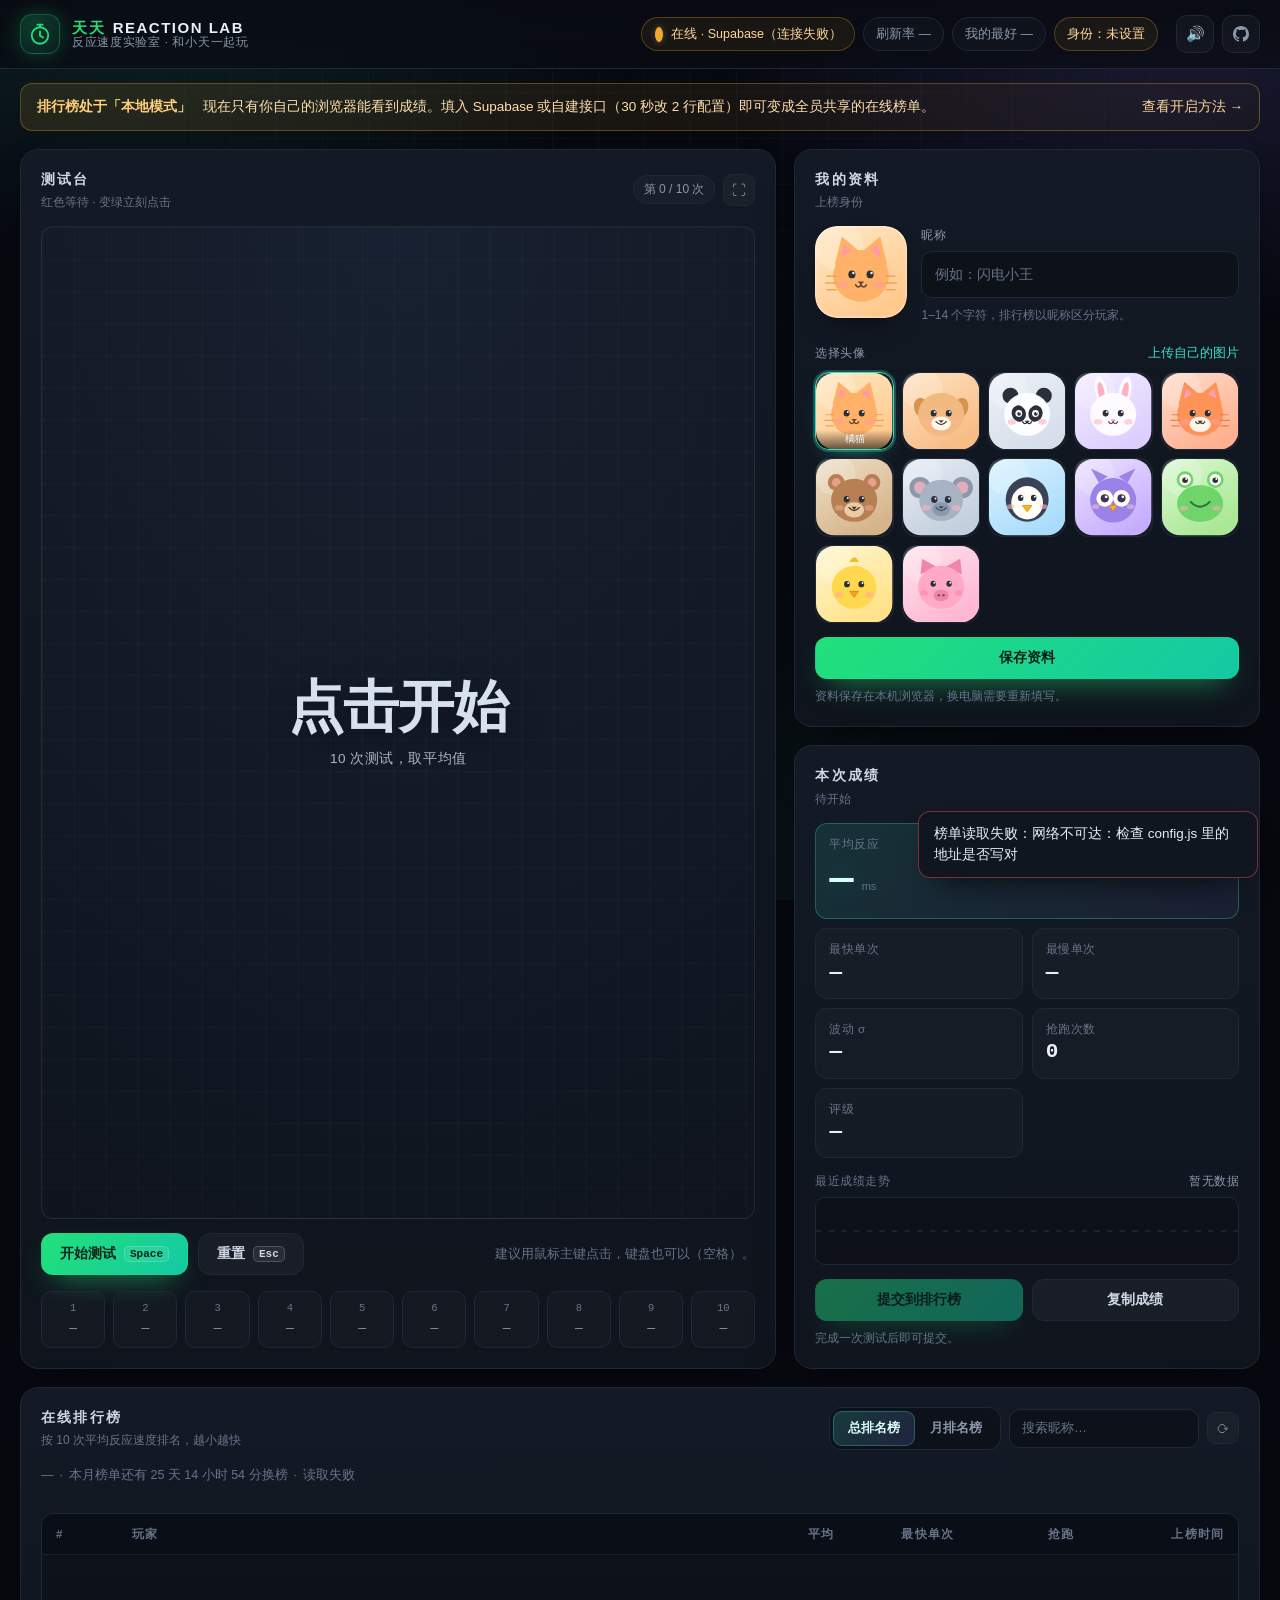
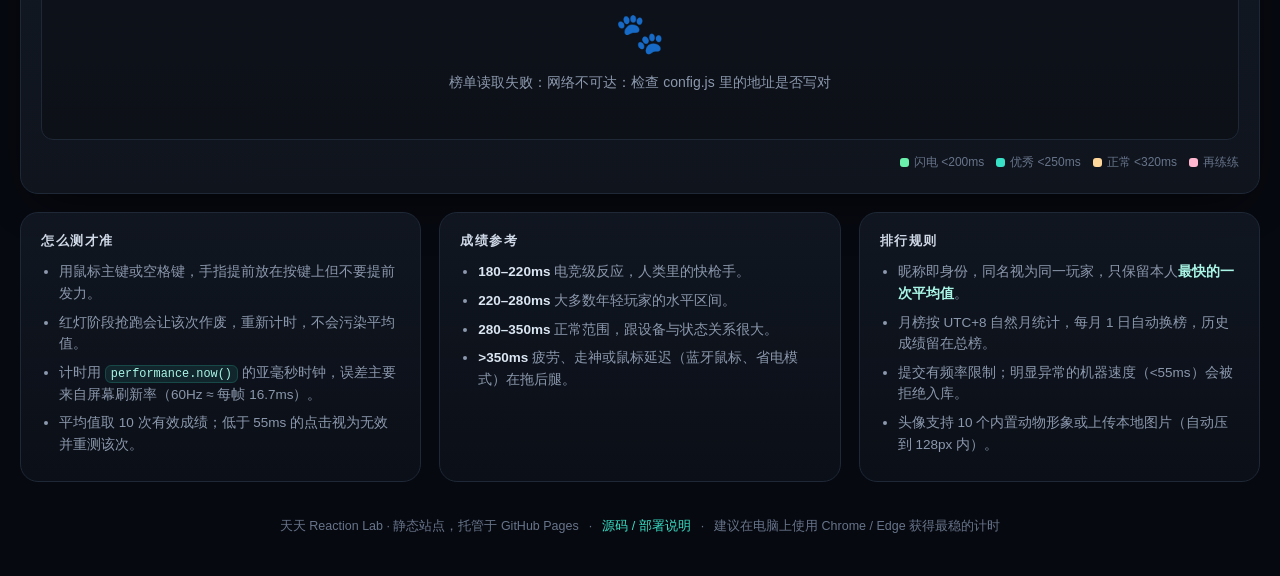
==== commit 4335fd69: "feat: 接通 Supabase 在线榜单、移除预设榜单、更名为天天 Reaction Lab - config.js 填入项目 URL 与 publishable key，排行榜进入在线模式 - " ====
--- a/index.html
+++ b/index.html
@@ -3,12 +3,12 @@
 <head>
 <meta charset="utf-8" />
 <meta name="viewport" content="width=device-width, initial-scale=1" />
-<title>反应速度实验室 Reaction Lab · 在线反应速度测试与排行榜</title>
+<title>天天 Reaction Lab · 反应速度测试与在线排行榜</title>
 <meta name="description" content="屏幕变绿立刻点击，10 次取平均，毫秒计。总排行榜与月排行榜、自定义昵称与可爱动物头像，纯电脑端体验。" />
 <meta name="color-scheme" content="dark" />
 <meta name="theme-color" content="#080a0f" />
 <meta property="og:type" content="website" />
-<meta property="og:title" content="反应速度实验室 · Reaction Lab" />
+<meta property="og:title" content="天天 Reaction Lab · 反应速度测试" />
 <meta property="og:description" content="10 次点击取平均的毫秒级反应速度测试，附带总榜 / 月榜在线排行榜。" />
 <link rel="icon" href="assets/favicon.svg" />
 <link rel="stylesheet" href="assets/css/style.css" />
@@ -27,8 +27,8 @@
       </svg>
     </span>
     <span class="brand-text">
-      <strong>REACTION LAB</strong>
-      <em>反应速度实验室</em>
+      <strong><i>天天</i> REACTION LAB</strong>
+      <em>反应速度实验室 · 和小天一起玩</em>
     </span>
   </div>
 
@@ -244,7 +244,7 @@
 </main>
 
 <footer class="footer">
-  <span>Reaction Lab · 静态站点，托管于 GitHub Pages</span>
+  <span>天天 Reaction Lab · 静态站点，托管于 GitHub Pages</span>
   <span class="sep">·</span>
   <a href="https://github.com/ArsTian7/reflex-lab" target="_blank" rel="noopener">源码 / 部署说明</a>
   <span class="sep">·</span>
--- a/assets/css/style.css
+++ b/assets/css/style.css
@@ -122,7 +122,8 @@
 }
 .brand-mark svg { width: 24px; height: 24px; }
 .brand-text { display: flex; flex-direction: column; line-height: 1.15; }
-.brand-text strong { font-size: 15px; letter-spacing: .14em; }
+.brand-text strong { font-size: 15px; letter-spacing: .1em; }
+.brand-text strong i { font-style: normal; color: var(--green); margin-right: 2px; }
 .brand-text em { font-style: normal; font-size: 11.5px; color: var(--dim); letter-spacing: .06em; }
 
 .top-stats { display: flex; gap: 8px; margin-left: auto; flex-wrap: wrap; }
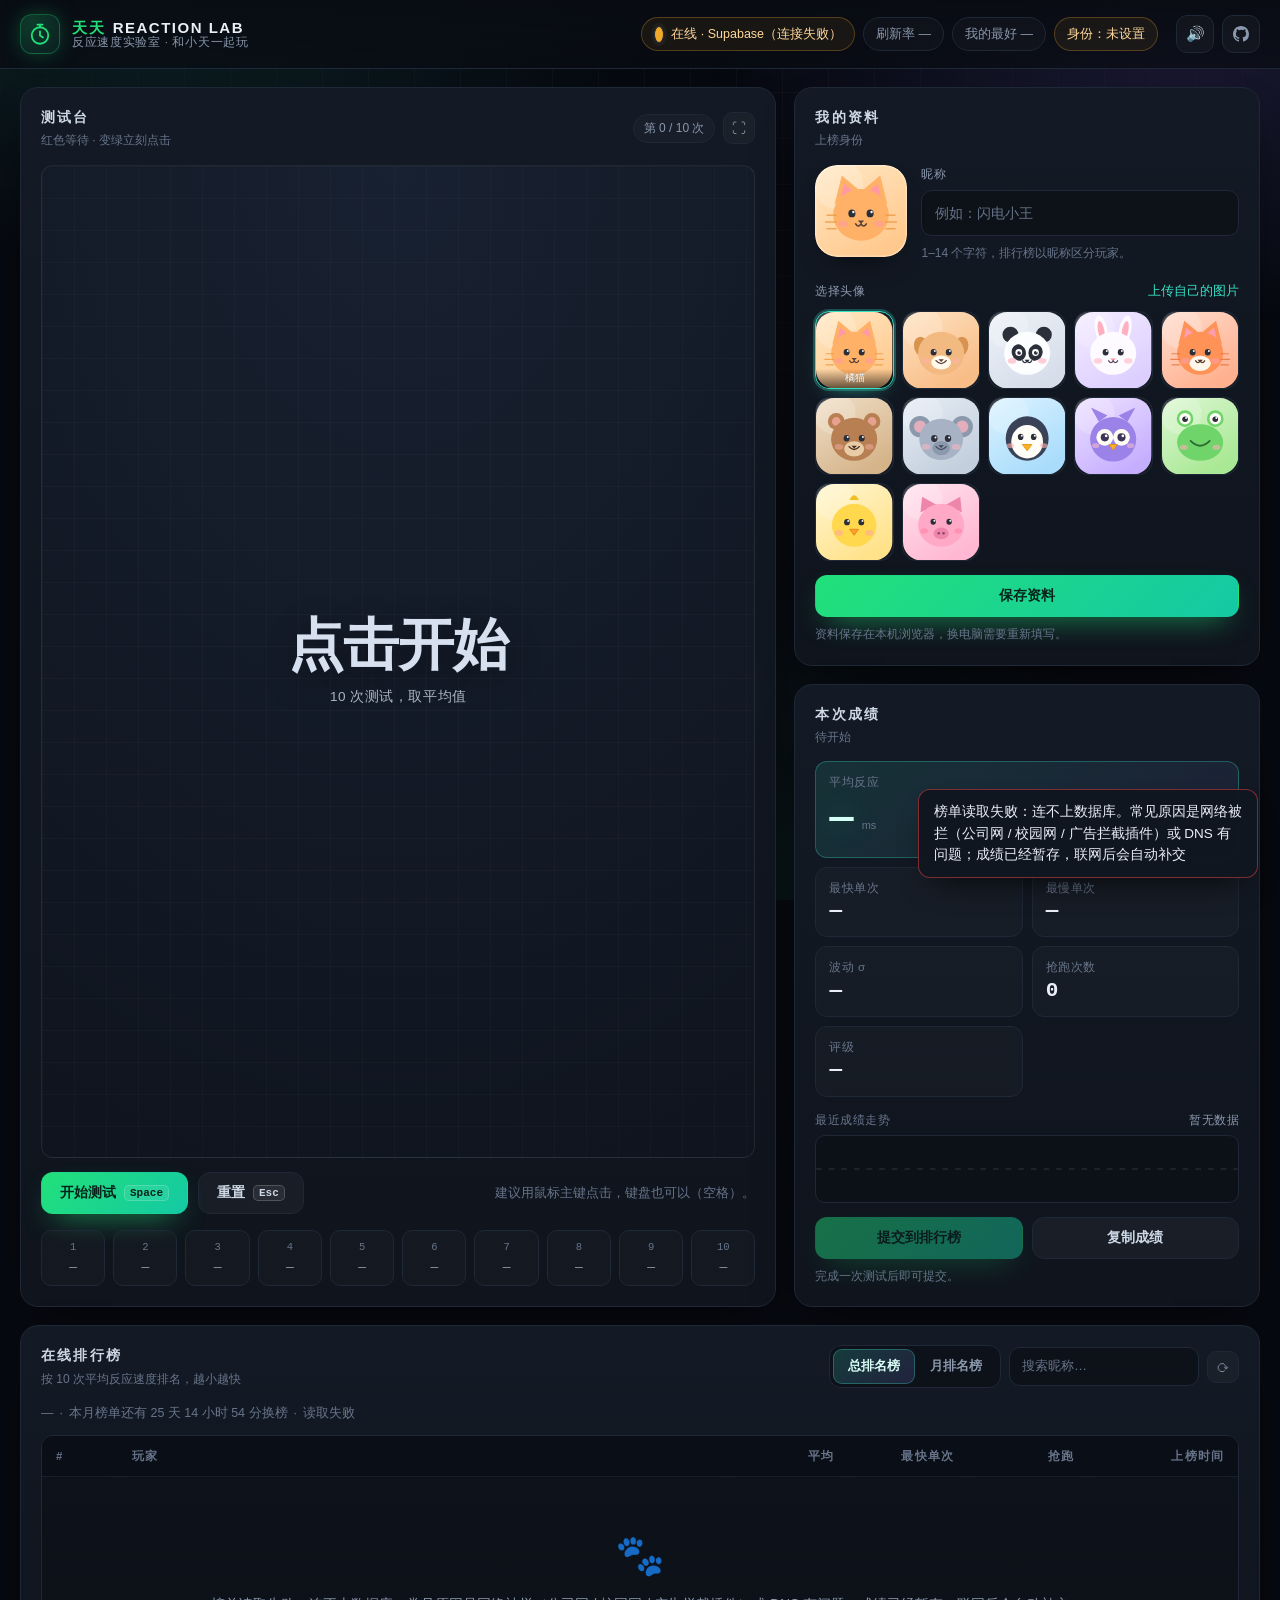
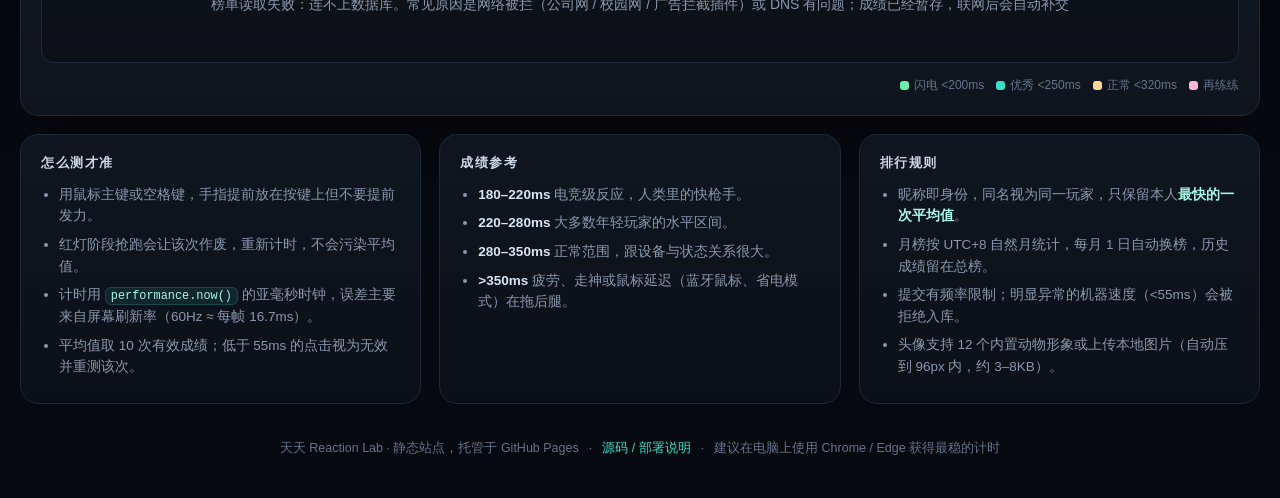
==== commit 75a52e69: "feat: 管理员后台（删除/封禁）+ 提交失败链路修复 提交可靠性： - 写入与读榜解耦：写入成功即提示已上榜，读榜失败不再误报为提交失败 - 网络类失败自动暂存本机，恢复联网/切回页面/重新打开时" ====
--- a/index.html
+++ b/index.html
@@ -237,7 +237,7 @@
         <li>昵称即身份，同名视为同一玩家，只保留本人<strong>最快的一次平均值</strong>。</li>
         <li>月榜按 UTC+8 自然月统计，每月 1 日自动换榜，历史成绩留在总榜。</li>
         <li>提交有频率限制；明显异常的机器速度（&lt;55ms）会被拒绝入库。</li>
-        <li>头像支持 10 个内置动物形象或上传本地图片（自动压到 128px 内）。</li>
+        <li>头像支持 12 个内置动物形象或上传本地图片（自动压到 96px 内，约 3–8KB）。</li>
       </ul>
     </article>
   </section>
--- a/assets/css/style.css
+++ b/assets/css/style.css
@@ -32,6 +32,9 @@
 }
 
 * { box-sizing: border-box; }
+
+/* hidden 属性必须真的隐藏：否则 .banner / .podium 这类带 display 的元素会无视它 */
+[hidden] { display: none !important; }
 
 html, body { height: 100%; }
 
